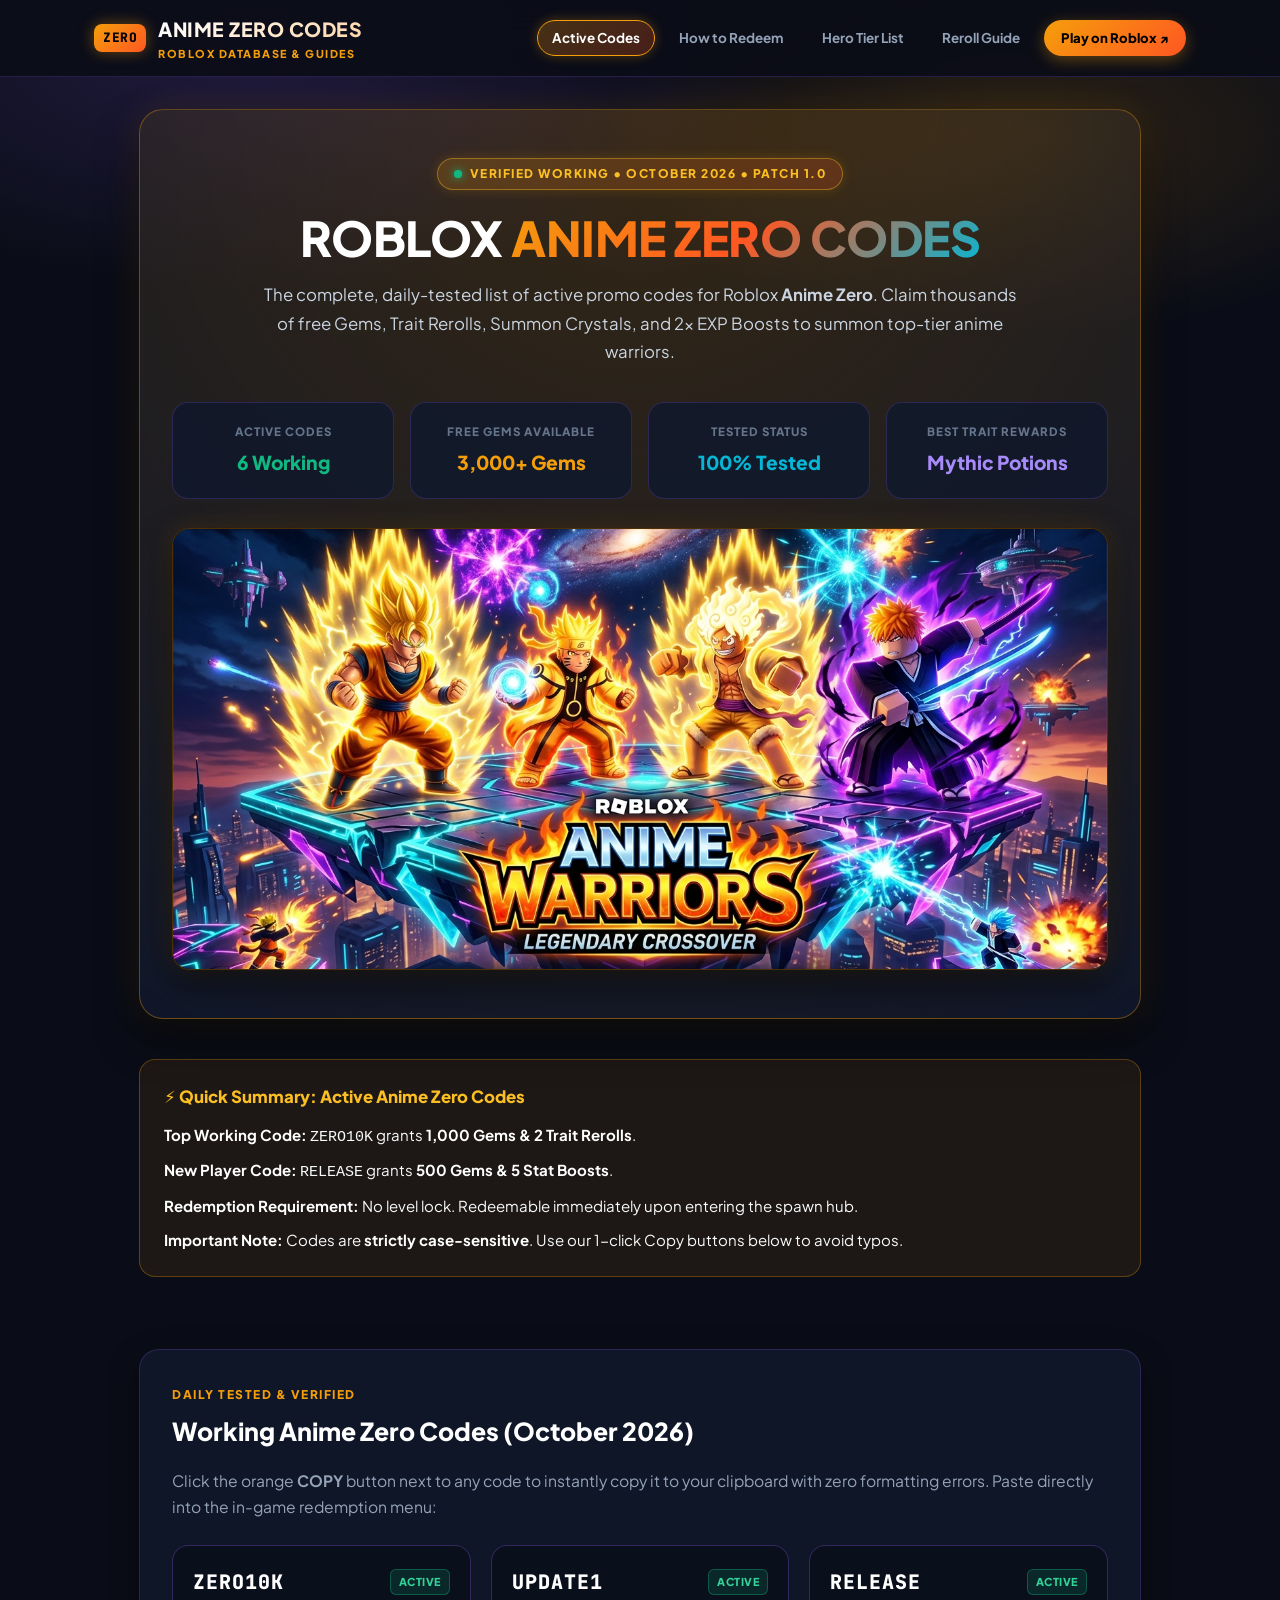
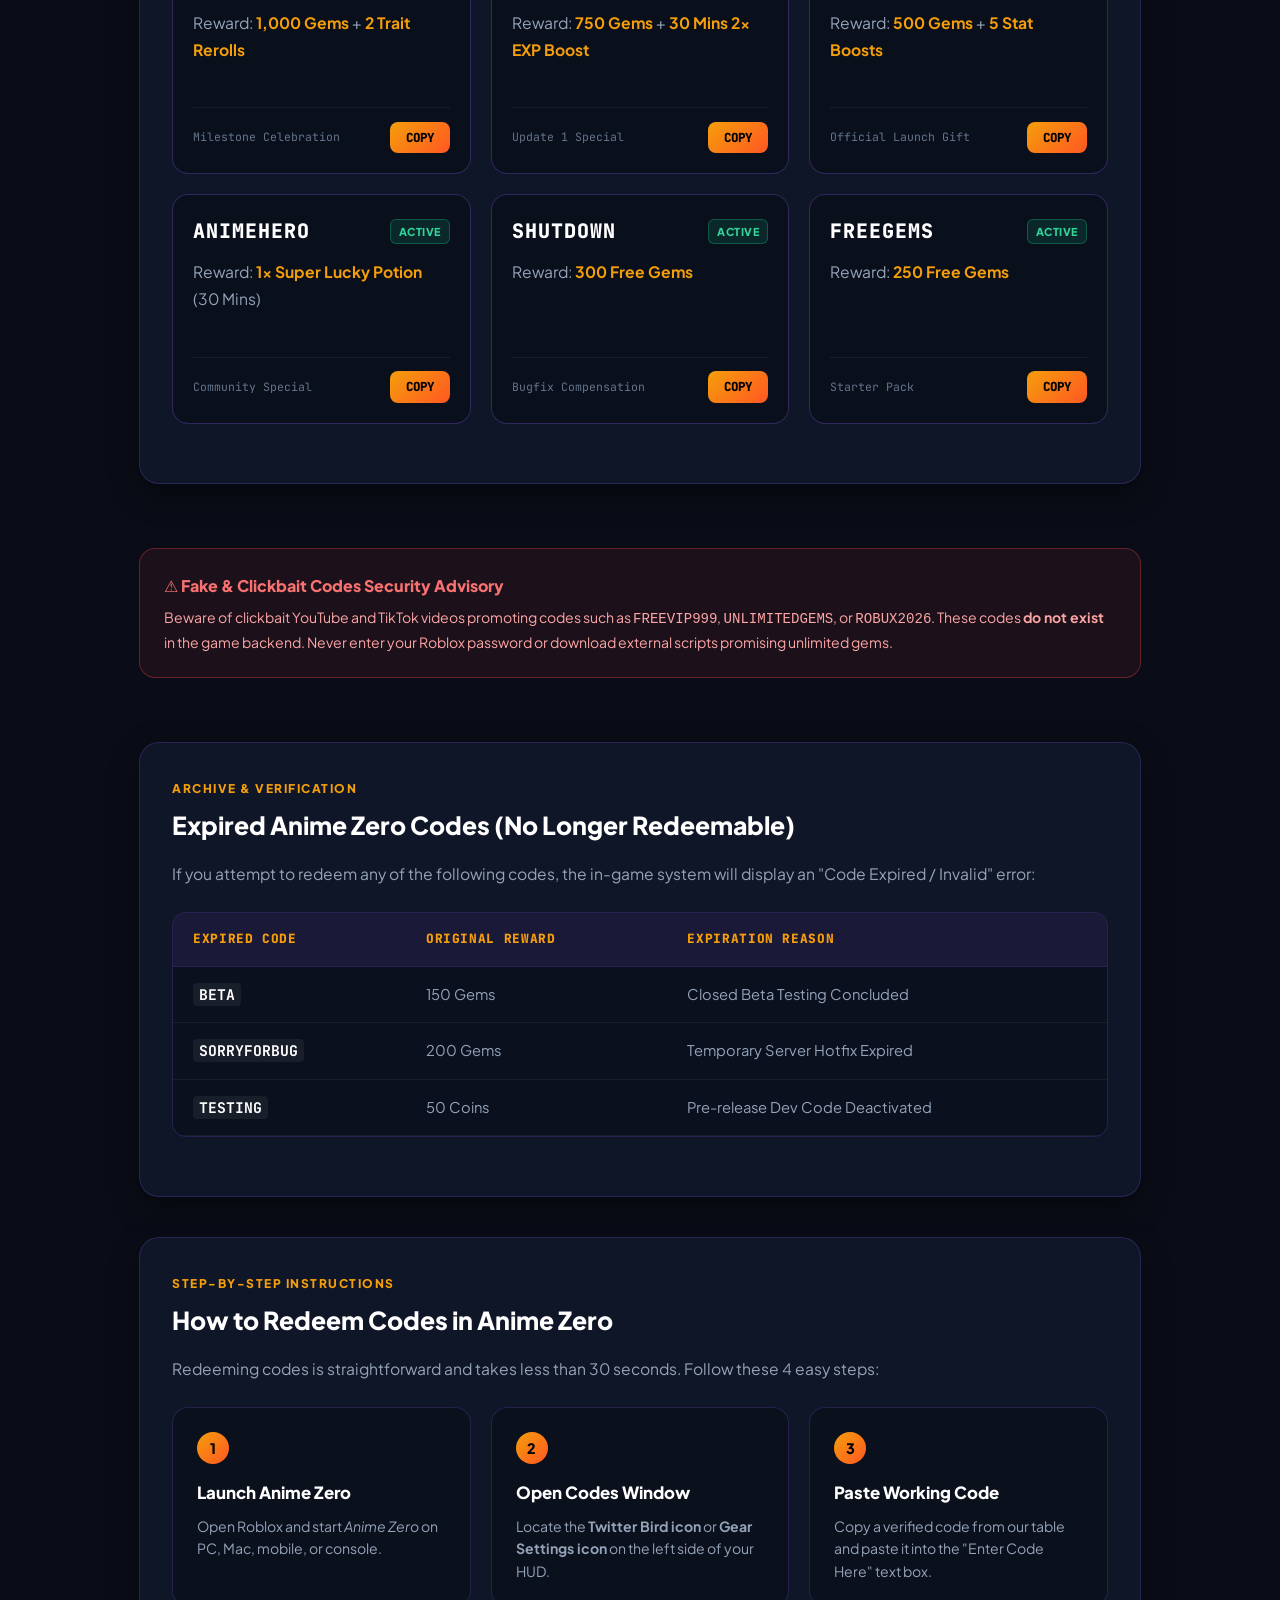
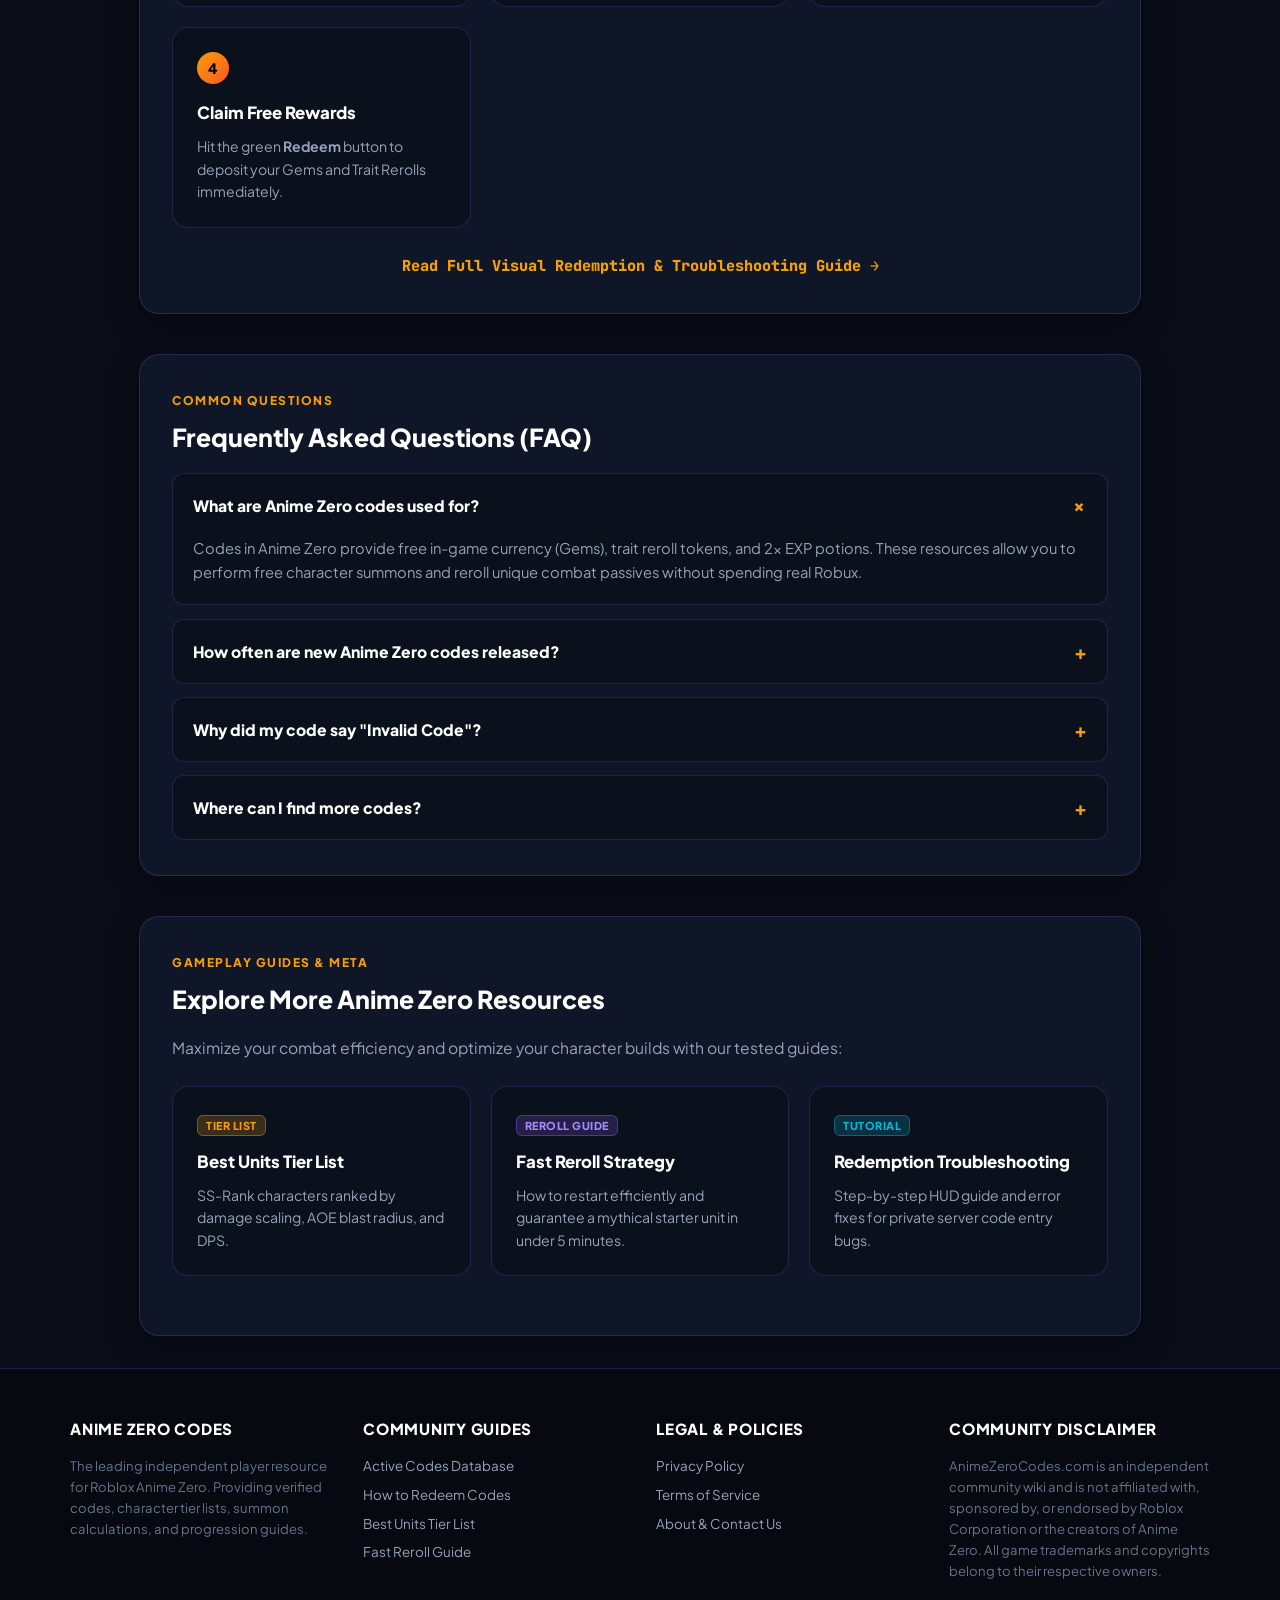
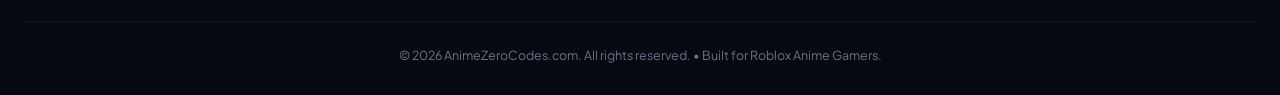
==== index.html @ 702c0952 "feat: initial commit for AnimeZeroCodes.com" ====
<!DOCTYPE html>
<html lang="en">
<head>
  <meta charset="UTF-8">
  <meta name="viewport" content="width=device-width, initial-scale=1.0">
  <title>Anime Zero Codes (October 2026) – Free Gems, Crystals & Trait Rerolls</title>
  <meta name="description" content="Claim all active, working Roblox Anime Zero codes for October 2026. Get free Gems, secret summon crystals, lucky potions, and trait rerolls. Tested & verified daily.">
  <link rel="canonical" href="https://animezerocodes.com/">
  
  <!-- Open Graph -->
  <meta property="og:type" content="website">
  <meta property="og:title" content="Anime Zero Codes (October 2026) – Free Gems & Rerolls">
  <meta property="og:description" content="All verified, working codes for Roblox Anime Zero. Redeem free gems, summon rolls, and potion boosts instantly.">
  <meta property="og:url" content="https://animezerocodes.com/">
  <meta property="og:image" content="https://animezerocodes.com/images/hero.jpg">
  
  <!-- Twitter Card -->
  <meta name="twitter:card" content="summary_large_image">
  <meta name="twitter:title" content="Anime Zero Codes (October 2026)">
  <meta name="twitter:description" content="All working promo codes for Anime Zero on Roblox. Tested and verified.">
  <meta name="twitter:image" content="https://animezerocodes.com/images/hero.jpg">

  <!-- Google Fonts -->
  <link rel="preconnect" href="https://fonts.googleapis.com">
  <link rel="preconnect" href="https://fonts.gstatic.com" crossorigin>
  <link href="https://fonts.googleapis.com/css2?family=JetBrains+Mono:wght@600;700;800&family=Plus+Jakarta+Sans:wght@500;600;700;800;900&display=swap" rel="stylesheet">
  
  <link rel="stylesheet" href="/style.css">

  <!-- Structured Data (Article, FAQ, Breadcrumbs) -->
  <script type="application/ld+json">
  {
    "@context": "https://schema.org",
    "@graph": [
      {
        "@type": "WebSite",
        "@id": "https://animezerocodes.com/#website",
        "url": "https://animezerocodes.com/",
        "name": "Anime Zero Codes Hub",
        "description": "Daily verified Roblox Anime Zero promo codes and progression guides."
      },
      {
        "@type": "Article",
        "@id": "https://animezerocodes.com/#article",
        "headline": "Anime Zero Codes (October 2026) – Free Gems, Crystals & Trait Rerolls",
        "description": "Updated database of all working promo codes for Roblox Anime Zero.",
        "inLanguage": "en-US",
        "datePublished": "2026-10-02T08:00:00+00:00",
        "dateModified": "2026-10-06T00:00:00+00:00",
        "author": {
          "@type": "Organization",
          "name": "Anime Zero Editorial Team"
        }
      },
      {
        "@type": "FAQPage",
        "mainEntity": [
          {
            "@type": "Question",
            "name": "What are the latest working codes for Anime Zero?",
            "acceptedAnswer": {
              "@type": "Answer",
              "text": "The latest active working codes for Anime Zero are RELEASE, ZERO10K, UPDATE1, SHUTDOWN, ANIMEHERO, and FREEGEMS. These provide over 3,000 free Gems and Lucky Potions."
            }
          },
          {
            "@type": "Question",
            "name": "How do you redeem codes in Roblox Anime Zero?",
            "acceptedAnswer": {
              "@type": "Answer",
              "text": "Launch Anime Zero on Roblox, open the main menu by clicking the Gear/Settings or Twitter Bird icon on the left side of your screen, paste an active code into the text input box, and press the green Redeem button."
            }
          },
          {
            "@type": "Question",
            "name": "Why is my Anime Zero code not working?",
            "acceptedAnswer": {
              "@type": "Answer",
              "text": "Codes in Anime Zero are strictly case-sensitive. Ensure there are no accidental spaces before or after the code. If it still fails, the code may have expired or you may need to join a newer game server."
            }
          }
        ]
      }
    ]
  }
  </script>
</head>
<body>

  <!-- Site Header -->
  <header class="site-header">
    <div class="header-content">
      <a href="/" class="brand-logo">
        <span class="logo-badge">ZERO</span>
        <div class="logo-text">
          <span class="brand-title">ANIME ZERO CODES</span>
          <span class="brand-sub">Roblox Database & Guides</span>
        </div>
      </a>

      <button class="mobile-menu-btn" id="mobileMenuBtn" aria-label="Toggle navigation">☰</button>

      <nav class="top-nav" id="topNav">
        <a href="/" class="nav-link active">Active Codes</a>
        <a href="/how-to-redeem/" class="nav-link">How to Redeem</a>
        <a href="/tier-list/" class="nav-link">Hero Tier List</a>
        <a href="/reroll-guide/" class="nav-link">Reroll Guide</a>
        <a href="https://www.roblox.com/discover/?keyword=Anime+Zero" target="_blank" rel="noopener noreferrer" class="nav-play-btn">
          Play on Roblox ↗
        </a>
      </nav>
    </div>
  </header>

  <!-- Main Content -->
  <main class="main-content">
    
    <!-- Hero Section -->
    <section class="hero-section">
      <div class="badge-tag">
        <span class="pulse-dot"></span>
        <span>VERIFIED WORKING • OCTOBER 2026 • PATCH 1.0</span>
      </div>

      <h1 class="hero-title">
        ROBLOX <span>ANIME ZERO CODES</span>
      </h1>

      <p class="hero-sub">
        The complete, daily-tested list of active promo codes for Roblox <strong>Anime Zero</strong>. Claim thousands of free Gems, Trait Rerolls, Summon Crystals, and 2x EXP Boosts to summon top-tier anime warriors.
      </p>

      <!-- Quick Facts Grid -->
      <div class="quick-facts-grid">
        <div class="fact-card">
          <div class="fact-label">ACTIVE CODES</div>
          <div class="fact-val text-green">6 Working</div>
        </div>
        <div class="fact-card">
          <div class="fact-label">FREE GEMS AVAILABLE</div>
          <div class="fact-val text-amber">3,000+ Gems</div>
        </div>
        <div class="fact-card">
          <div class="fact-label">TESTED STATUS</div>
          <div class="fact-val text-cyan">100% Tested</div>
        </div>
        <div class="fact-card">
          <div class="fact-label">BEST TRAIT REWARDS</div>
          <div class="fact-val text-purple">Mythic Potions</div>
        </div>
      </div>

      <!-- Hero Visual Banner -->
      <div class="visual-banner">
        <img src="/images/hero.jpg" alt="Roblox Anime Zero Codes and Legendary Warriors Summon Banner" width="1280" height="720">
      </div>
    </section>

    <!-- AI & GEO Quick Direct Answer Box -->
    <div class="geo-direct-answer">
      <h3>⚡ Quick Summary: Active Anime Zero Codes</h3>
      <ul>
        <li><strong>Top Working Code:</strong> <code>ZERO10K</code> grants <strong>1,000 Gems &amp; 2 Trait Rerolls</strong>.</li>
        <li><strong>New Player Code:</strong> <code>RELEASE</code> grants <strong>500 Gems &amp; 5 Stat Boosts</strong>.</li>
        <li><strong>Redemption Requirement:</strong> No level lock. Redeemable immediately upon entering the spawn hub.</li>
        <li><strong>Important Note:</strong> Codes are <strong>strictly case-sensitive</strong>. Use our 1-click Copy buttons below to avoid typos.</li>
      </ul>
    </div>

    <!-- Active Codes Section -->
    <section class="content-block">
      <span class="section-badge">DAILY TESTED &amp; VERIFIED</span>
      <h2>Working Anime Zero Codes (October 2026)</h2>
      <p>
        Click the orange <strong>COPY</strong> button next to any code to instantly copy it to your clipboard with zero formatting errors. Paste directly into the in-game redemption menu:
      </p>

      <div class="codes-grid">
        
        <!-- Code 1 -->
        <div class="code-card">
          <div>
            <div class="code-header">
              <span class="code-string">ZERO10K</span>
              <span class="status-badge status-active">ACTIVE</span>
            </div>
            <p class="code-reward" style="margin-top: 0.75rem;">
              Reward: <strong>1,000 Gems</strong> + <strong>2 Trait Rerolls</strong>
            </p>
          </div>
          <div class="code-footer">
            <span class="code-expiry-note">Milestone Celebration</span>
            <button class="copy-btn" data-code="ZERO10K">COPY</button>
          </div>
        </div>

        <!-- Code 2 -->
        <div class="code-card">
          <div>
            <div class="code-header">
              <span class="code-string">UPDATE1</span>
              <span class="status-badge status-active">ACTIVE</span>
            </div>
            <p class="code-reward" style="margin-top: 0.75rem;">
              Reward: <strong>750 Gems</strong> + <strong>30 Mins 2x EXP Boost</strong>
            </p>
          </div>
          <div class="code-footer">
            <span class="code-expiry-note">Update 1 Special</span>
            <button class="copy-btn" data-code="UPDATE1">COPY</button>
          </div>
        </div>

        <!-- Code 3 -->
        <div class="code-card">
          <div>
            <div class="code-header">
              <span class="code-string">RELEASE</span>
              <span class="status-badge status-active">ACTIVE</span>
            </div>
            <p class="code-reward" style="margin-top: 0.75rem;">
              Reward: <strong>500 Gems</strong> + <strong>5 Stat Boosts</strong>
            </p>
          </div>
          <div class="code-footer">
            <span class="code-expiry-note">Official Launch Gift</span>
            <button class="copy-btn" data-code="RELEASE">COPY</button>
          </div>
        </div>

        <!-- Code 4 -->
        <div class="code-card">
          <div>
            <div class="code-header">
              <span class="code-string">ANIMEHERO</span>
              <span class="status-badge status-active">ACTIVE</span>
            </div>
            <p class="code-reward" style="margin-top: 0.75rem;">
              Reward: <strong>1x Super Lucky Potion</strong> (30 Mins)
            </p>
          </div>
          <div class="code-footer">
            <span class="code-expiry-note">Community Special</span>
            <button class="copy-btn" data-code="ANIMEHERO">COPY</button>
          </div>
        </div>

        <!-- Code 5 -->
        <div class="code-card">
          <div>
            <div class="code-header">
              <span class="code-string">SHUTDOWN</span>
              <span class="status-badge status-active">ACTIVE</span>
            </div>
            <p class="code-reward" style="margin-top: 0.75rem;">
              Reward: <strong>300 Free Gems</strong>
            </p>
          </div>
          <div class="code-footer">
            <span class="code-expiry-note">Bugfix Compensation</span>
            <button class="copy-btn" data-code="SHUTDOWN">COPY</button>
          </div>
        </div>

        <!-- Code 6 -->
        <div class="code-card">
          <div>
            <div class="code-header">
              <span class="code-string">FREEGEMS</span>
              <span class="status-badge status-active">ACTIVE</span>
            </div>
            <p class="code-reward" style="margin-top: 0.75rem;">
              Reward: <strong>250 Free Gems</strong>
            </p>
          </div>
          <div class="code-footer">
            <span class="code-expiry-note">Starter Pack</span>
            <button class="copy-btn" data-code="FREEGEMS">COPY</button>
          </div>
        </div>

      </div>
    </section>

    <!-- Scam Warning / Fake Codes Section -->
    <div class="scam-warning-box">
      <h4>⚠️ Fake &amp; Clickbait Codes Security Advisory</h4>
      <p>
        Beware of clickbait YouTube and TikTok videos promoting codes such as <code>FREEVIP999</code>, <code>UNLIMITEDGEMS</code>, or <code>ROBUX2026</code>. These codes <strong>do not exist</strong> in the game backend. Never enter your Roblox password or download external scripts promising unlimited gems.
      </p>
    </div>

    <!-- Expired Codes Table -->
    <section class="content-block">
      <span class="section-badge">ARCHIVE &amp; VERIFICATION</span>
      <h2>Expired Anime Zero Codes (No Longer Redeemable)</h2>
      <p>
        If you attempt to redeem any of the following codes, the in-game system will display an "Code Expired / Invalid" error:
      </p>

      <div class="table-responsive">
        <table class="data-table">
          <thead>
            <tr>
              <th>Expired Code</th>
              <th>Original Reward</th>
              <th>Expiration Reason</th>
            </tr>
          </thead>
          <tbody>
            <tr>
              <td><code>BETA</code></td>
              <td>150 Gems</td>
              <td>Closed Beta Testing Concluded</td>
            </tr>
            <tr>
              <td><code>SORRYFORBUG</code></td>
              <td>200 Gems</td>
              <td>Temporary Server Hotfix Expired</td>
            </tr>
            <tr>
              <td><code>TESTING</code></td>
              <td>50 Coins</td>
              <td>Pre-release Dev Code Deactivated</td>
            </tr>
          </tbody>
        </table>
      </div>
    </section>

    <!-- How to Redeem Quick Summary -->
    <section class="content-block">
      <span class="section-badge">STEP-BY-STEP INSTRUCTIONS</span>
      <h2>How to Redeem Codes in Anime Zero</h2>
      <p>
        Redeeming codes is straightforward and takes less than 30 seconds. Follow these 4 easy steps:
      </p>

      <div class="steps-grid">
        <div class="step-card">
          <div class="step-number">1</div>
          <h4>Launch Anime Zero</h4>
          <p>Open Roblox and start <em>Anime Zero</em> on PC, Mac, mobile, or console.</p>
        </div>
        <div class="step-card">
          <div class="step-number">2</div>
          <h4>Open Codes Window</h4>
          <p>Locate the <strong>Twitter Bird icon</strong> or <strong>Gear Settings icon</strong> on the left side of your HUD.</p>
        </div>
        <div class="step-card">
          <div class="step-number">3</div>
          <h4>Paste Working Code</h4>
          <p>Copy a verified code from our table and paste it into the "Enter Code Here" text box.</p>
        </div>
        <div class="step-card">
          <div class="step-number">4</div>
          <h4>Claim Free Rewards</h4>
          <p>Hit the green <strong>Redeem</strong> button to deposit your Gems and Trait Rerolls immediately.</p>
        </div>
      </div>

      <div style="margin-top: 1.5rem; text-align: center;">
        <a href="/how-to-redeem/" style="color: var(--accent-amber); font-family: var(--font-mono); font-weight: 800; font-size: 0.95rem; text-decoration: none;">
          Read Full Visual Redemption &amp; Troubleshooting Guide →
        </a>
      </div>
    </section>

    <!-- FAQ Accordion -->
    <section class="content-block">
      <span class="section-badge">COMMON QUESTIONS</span>
      <h2>Frequently Asked Questions (FAQ)</h2>

      <div class="faq-accordion">
        <details class="faq-item" open>
          <summary>What are Anime Zero codes used for?</summary>
          <div class="faq-answer">
            Codes in Anime Zero provide free in-game currency (Gems), trait reroll tokens, and 2x EXP potions. These resources allow you to perform free character summons and reroll unique combat passives without spending real Robux.
          </div>
        </details>

        <details class="faq-item">
          <summary>How often are new Anime Zero codes released?</summary>
          <div class="faq-answer">
            The developers typically release brand-new codes during weekend game updates, server shutdown hotfixes, and when the game hits major like and favorite milestones on the Roblox game page.
          </div>
        </details>

        <details class="faq-item">
          <summary>Why did my code say "Invalid Code"?</summary>
          <div class="faq-answer">
            Codes are strictly case-sensitive (e.g., <code>ZERO10K</code> will not work if typed as <code>zero10k</code>). Make sure you didn't accidentally include an extra space when copying. If it still fails, the code has likely expired.
          </div>
        </details>

        <details class="faq-item">
          <summary>Where can I find more codes?</summary>
          <div class="faq-answer">
            Bookmark this page (Ctrl+D) as we test and update our database daily. You can also join the developers' official Roblox Group and Discord server for breaking patch notifications.
          </div>
        </details>
      </div>
    </section>

    <!-- Related Navigation Hub -->
    <section class="content-block">
      <span class="section-badge">GAMEPLAY GUIDES &amp; META</span>
      <h2>Explore More Anime Zero Resources</h2>
      <p>
        Maximize your combat efficiency and optimize your character builds with our tested guides:
      </p>

      <div class="steps-grid">
        <a href="/tier-list/" style="text-decoration: none; color: inherit;">
          <div class="step-card" style="cursor: pointer; transition: all 0.2s ease;">
            <span class="status-badge status-active" style="background: rgba(245,158,11,0.2); color: var(--accent-amber); border-color: rgba(245,158,11,0.4);">TIER LIST</span>
            <h4 style="margin-top: 0.75rem;">Best Units Tier List</h4>
            <p>SS-Rank characters ranked by damage scaling, AOE blast radius, and DPS.</p>
          </div>
        </a>

        <a href="/reroll-guide/" style="text-decoration: none; color: inherit;">
          <div class="step-card" style="cursor: pointer; transition: all 0.2s ease;">
            <span class="status-badge status-active" style="background: rgba(139,92,246,0.2); color: #a78bfa; border-color: rgba(139,92,246,0.4);">REROLL GUIDE</span>
            <h4 style="margin-top: 0.75rem;">Fast Reroll Strategy</h4>
            <p>How to restart efficiently and guarantee a mythical starter unit in under 5 minutes.</p>
          </div>
        </a>

        <a href="/how-to-redeem/" style="text-decoration: none; color: inherit;">
          <div class="step-card" style="cursor: pointer; transition: all 0.2s ease;">
            <span class="status-badge status-active" style="background: rgba(6,182,212,0.2); color: var(--accent-cyan); border-color: rgba(6,182,212,0.4);">TUTORIAL</span>
            <h4 style="margin-top: 0.75rem;">Redemption Troubleshooting</h4>
            <p>Step-by-step HUD guide and error fixes for private server code entry bugs.</p>
          </div>
        </a>
      </div>
    </section>

  </main>

  <!-- Site Footer -->
  <footer class="site-footer">
    <div class="footer-container">
      <div class="footer-col">
        <h4>ANIME ZERO CODES</h4>
        <p>The leading independent player resource for Roblox Anime Zero. Providing verified codes, character tier lists, summon calculations, and progression guides.</p>
      </div>

      <div class="footer-col">
        <h4>COMMUNITY GUIDES</h4>
        <div class="footer-links">
          <a href="/">Active Codes Database</a>
          <a href="/how-to-redeem/">How to Redeem Codes</a>
          <a href="/tier-list/">Best Units Tier List</a>
          <a href="/reroll-guide/">Fast Reroll Guide</a>
        </div>
      </div>

      <div class="footer-col">
        <h4>LEGAL &amp; POLICIES</h4>
        <div class="footer-links">
          <a href="/privacy/">Privacy Policy</a>
          <a href="/terms/">Terms of Service</a>
          <a href="/about/">About &amp; Contact Us</a>
        </div>
      </div>

      <div class="footer-col">
        <h4>COMMUNITY DISCLAIMER</h4>
        <p>
          AnimeZeroCodes.com is an independent community wiki and is not affiliated with, sponsored by, or endorsed by Roblox Corporation or the creators of Anime Zero. All game trademarks and copyrights belong to their respective owners.
        </p>
      </div>
    </div>

    <div class="footer-bottom">
      &copy; 2026 AnimeZeroCodes.com. All rights reserved. • Built for Roblox Anime Gamers.
    </div>
  </footer>

  <script src="/app.js"></script>
</body>
</html>
---- style.css ----
:root {
  --bg-main: #0a0d17;
  --bg-card: rgba(17, 24, 43, 0.88);
  --bg-card-hover: rgba(25, 35, 62, 0.95);
  --border-color: rgba(139, 92, 246, 0.22);
  --border-glow: rgba(245, 158, 11, 0.4);
  --primary-purple: #8b5cf6;
  --accent-amber: #f59e0b;
  --accent-orange: #ff5722;
  --accent-cyan: #06b6d4;
  --accent-green: #10b981;
  --accent-red: #ef4444;
  --text-main: #f8fafc;
  --text-muted: #94a3b8;
  --text-dim: #64748b;
  --font-sans: 'Plus Jakarta Sans', system-ui, -apple-system, sans-serif;
  --font-mono: 'JetBrains Mono', monospace;
}

* {
  box-sizing: border-box;
  margin: 0;
  padding: 0;
}

body {
  background-color: var(--bg-main);
  background-image:
    radial-gradient(ellipse 70% 45% at 20% 5%, rgba(139, 92, 246, 0.18), transparent 60%),
    radial-gradient(ellipse 60% 40% at 80% 15%, rgba(245, 158, 11, 0.15), transparent 55%),
    radial-gradient(ellipse 65% 50% at 50% 95%, rgba(6, 182, 212, 0.12), transparent 60%);
  background-attachment: fixed;
  color: var(--text-main);
  font-family: var(--font-sans);
  line-height: 1.6;
  min-height: 100vh;
  display: flex;
  flex-direction: column;
}

/* Header & Nav */
.site-header {
  background: rgba(10, 13, 23, 0.9);
  backdrop-filter: blur(16px);
  border-bottom: 1px solid var(--border-color);
  position: sticky;
  top: 0;
  z-index: 100;
}

.header-content {
  max-width: 1140px;
  margin: 0 auto;
  padding: 0.85rem 1.5rem;
  display: flex;
  align-items: center;
  justify-content: space-between;
  gap: 1rem;
}

.brand-logo {
  display: flex;
  align-items: center;
  gap: 0.75rem;
  text-decoration: none;
  color: #fff;
}

.logo-badge {
  font-family: var(--font-mono);
  font-weight: 900;
  font-size: 13px;
  background: linear-gradient(135deg, #f59e0b, #ff5722);
  color: #000;
  border-radius: 8px;
  padding: 4px 9px;
  box-shadow: 0 0 15px rgba(245, 158, 11, 0.4);
  letter-spacing: 0.5px;
}

.brand-title {
  font-weight: 900;
  font-size: 1.22rem;
  letter-spacing: 0.5px;
  background: linear-gradient(135deg, #ffffff, #fed7aa);
  -webkit-background-clip: text;
  -webkit-text-fill-color: transparent;
}

.brand-sub {
  font-size: 0.68rem;
  font-weight: 800;
  letter-spacing: 1.5px;
  color: var(--accent-amber);
  text-transform: uppercase;
  display: block;
}

.top-nav {
  display: flex;
  gap: 0.5rem;
  align-items: center;
  flex-wrap: wrap;
}

.nav-link {
  color: var(--text-muted);
  text-decoration: none;
  font-size: 0.84rem;
  font-weight: 700;
  padding: 0.4rem 0.9rem;
  border-radius: 999px;
  border: 1px solid transparent;
  transition: all 0.2s ease;
  white-space: nowrap;
}

.nav-link:hover {
  color: #fff;
  border-color: rgba(245, 158, 11, 0.4);
  background: linear-gradient(135deg, rgba(139, 92, 246, 0.15), rgba(245, 158, 11, 0.15));
  transform: translateY(-1px);
}

.nav-link.active {
  color: #fff !important;
  border-color: var(--accent-amber) !important;
  background: linear-gradient(135deg, rgba(245, 158, 11, 0.25), rgba(255, 87, 34, 0.25)) !important;
  box-shadow: 0 0 12px rgba(245, 158, 11, 0.3);
}

.nav-play-btn {
  background: linear-gradient(135deg, #f59e0b, #ff5722);
  color: #000 !important;
  padding: 0.45rem 1.1rem;
  border-radius: 999px;
  font-weight: 800;
  font-size: 0.82rem;
  text-decoration: none;
  box-shadow: 0 4px 15px rgba(245, 158, 11, 0.35);
  transition: all 0.2s ease;
  display: inline-flex;
  align-items: center;
  gap: 0.4rem;
}

.nav-play-btn:hover {
  filter: brightness(1.1);
  transform: translateY(-2px);
}

/* Mobile Toggle */
.mobile-menu-btn {
  display: none;
  background: transparent;
  border: 1px solid var(--border-color);
  color: #fff;
  font-size: 1.3rem;
  padding: 0.3rem 0.6rem;
  border-radius: 8px;
  cursor: pointer;
}

@media (max-width: 820px) {
  .mobile-menu-btn {
    display: block;
  }
  .top-nav {
    display: none;
    width: 100%;
    flex-direction: column;
    align-items: stretch;
    padding-top: 1rem;
    gap: 0.5rem;
  }
  .top-nav.open {
    display: flex;
  }
  .top-nav .nav-link {
    text-align: center;
    padding: 0.6rem;
  }
}

/* Main Container */
.main-content {
  flex: 1;
  max-width: 1050px;
  width: 100%;
  margin: 2rem auto;
  padding: 0 1.5rem;
  display: flex;
  flex-direction: column;
  gap: 2.5rem;
}

/* Breadcrumbs */
.breadcrumbs {
  font-size: 0.82rem;
  color: var(--text-dim);
  display: flex;
  align-items: center;
  gap: 0.5rem;
  font-family: var(--font-mono);
}

.breadcrumbs a {
  color: var(--text-muted);
  text-decoration: none;
  transition: color 0.2s;
}

.breadcrumbs a:hover {
  color: var(--accent-amber);
}

.breadcrumbs span.current {
  color: var(--accent-amber);
}

/* Hero Section */
.hero-section {
  background: radial-gradient(circle at 50% 0%, rgba(245, 158, 11, 0.18), rgba(17, 24, 43, 0.95));
  border: 1px solid rgba(245, 158, 11, 0.35);
  border-radius: 24px;
  padding: 3rem 2rem;
  text-align: center;
  box-shadow: 0 20px 40px rgba(0, 0, 0, 0.5), 0 0 35px rgba(245, 158, 11, 0.12);
  position: relative;
  overflow: hidden;
}

.badge-tag {
  display: inline-flex;
  align-items: center;
  gap: 0.5rem;
  background: linear-gradient(135deg, rgba(245, 158, 11, 0.2), rgba(255, 87, 34, 0.2));
  color: #fbbf24;
  border: 1px solid rgba(251, 191, 36, 0.4);
  font-size: 0.75rem;
  font-weight: 800;
  letter-spacing: 1.5px;
  padding: 0.35rem 1rem;
  border-radius: 999px;
  margin-bottom: 1.25rem;
  box-shadow: 0 0 12px rgba(245, 158, 11, 0.2);
}

.pulse-dot {
  width: 8px;
  height: 8px;
  border-radius: 50%;
  background: #10b981;
  box-shadow: 0 0 8px #10b981;
  animation: pulse 2s infinite;
}

@keyframes pulse {
  0% { transform: scale(0.95); opacity: 0.8; }
  50% { transform: scale(1.3); opacity: 1; }
  100% { transform: scale(0.95); opacity: 0.8; }
}

.hero-title {
  font-size: clamp(2rem, 5vw, 3rem);
  font-weight: 900;
  color: #fff;
  line-height: 1.15;
  margin-bottom: 1rem;
  letter-spacing: -0.5px;
}

.hero-title span {
  background: linear-gradient(135deg, #f59e0b, #ff5722, #06b6d4);
  -webkit-background-clip: text;
  -webkit-text-fill-color: transparent;
}

.hero-sub {
  color: #cbd5e1;
  font-size: 1.05rem;
  max-width: 760px;
  margin: 0 auto 2.2rem;
  line-height: 1.7;
}

/* Visual Banner Container */
.visual-banner {
  border-radius: 18px;
  overflow: hidden;
  border: 1px solid rgba(245, 158, 11, 0.3);
  box-shadow: 0 15px 35px rgba(0, 0, 0, 0.5), 0 0 25px rgba(245, 158, 11, 0.15);
  margin-top: 1.8rem;
  background: #000;
}

.visual-banner img {
  width: 100%;
  height: auto;
  max-height: 440px;
  object-fit: cover;
  display: block;
}

/* Quick Facts Grid */
.quick-facts-grid {
  display: grid;
  grid-template-columns: repeat(auto-fit, minmax(180px, 1fr));
  gap: 1rem;
  margin-top: 1.8rem;
}

.fact-card {
  background: var(--bg-card);
  border: 1px solid var(--border-color);
  border-radius: 16px;
  padding: 1.25rem 1rem;
  text-align: center;
  transition: all 0.25s ease;
}

.fact-card:hover {
  transform: translateY(-3px);
  border-color: rgba(245, 158, 11, 0.4);
  box-shadow: 0 8px 24px rgba(0, 0, 0, 0.3), 0 0 15px rgba(245, 158, 11, 0.15);
}

.fact-label {
  font-size: 0.72rem;
  font-weight: 800;
  letter-spacing: 1px;
  color: var(--text-dim);
  margin-bottom: 0.35rem;
}

.fact-val {
  font-size: 1.2rem;
  font-weight: 800;
  color: #fff;
}
.text-amber { color: var(--accent-amber); }
.text-green { color: var(--accent-green); }
.text-purple { color: #a78bfa; }
.text-cyan { color: var(--accent-cyan); }

/* Content Blocks */
.content-block {
  background: var(--bg-card);
  border: 1px solid var(--border-color);
  border-radius: 20px;
  padding: 2.2rem 2rem;
  box-shadow: 0 10px 30px rgba(0, 0, 0, 0.4);
}

.section-badge {
  color: var(--accent-amber);
  font-size: 0.75rem;
  font-weight: 800;
  letter-spacing: 1.5px;
  margin-bottom: 0.5rem;
  display: block;
}

.content-block h2 {
  font-size: 1.55rem;
  font-weight: 900;
  color: #fff;
  margin-bottom: 1rem;
}

.content-block p {
  color: var(--text-muted);
  font-size: 0.98rem;
  margin-bottom: 1.25rem;
  line-height: 1.7;
}

/* Codes Interactive Cards Grid */
.codes-grid {
  display: grid;
  grid-template-columns: repeat(auto-fit, minmax(290px, 1fr));
  gap: 1.25rem;
  margin: 1.5rem 0;
}

.code-card {
  background: rgba(10, 15, 28, 0.85);
  border: 1px solid rgba(139, 92, 246, 0.3);
  border-radius: 16px;
  padding: 1.25rem;
  display: flex;
  flex-direction: column;
  justify-content: space-between;
  gap: 1rem;
  transition: all 0.25s ease;
  position: relative;
  overflow: hidden;
}

.code-card:hover {
  border-color: var(--accent-amber);
  transform: translateY(-2px);
  box-shadow: 0 8px 24px rgba(0, 0, 0, 0.4), 0 0 18px rgba(245, 158, 11, 0.15);
}

.code-header {
  display: flex;
  align-items: center;
  justify-content: space-between;
}

.code-string {
  font-family: var(--font-mono);
  font-size: 1.25rem;
  font-weight: 800;
  color: #fff;
  letter-spacing: 1px;
}

.status-badge {
  font-size: 0.68rem;
  font-weight: 800;
  text-transform: uppercase;
  padding: 3px 8px;
  border-radius: 6px;
  letter-spacing: 0.5px;
}

.status-active {
  background: rgba(16, 185, 129, 0.15);
  color: #34d399;
  border: 1px solid rgba(16, 185, 129, 0.35);
}

.status-expired {
  background: rgba(239, 68, 68, 0.15);
  color: #f87171;
  border: 1px solid rgba(239, 68, 68, 0.35);
}

.code-reward {
  font-size: 0.88rem;
  color: #cbd5e1;
  line-height: 1.5;
}

.code-reward strong {
  color: var(--accent-amber);
}

.code-footer {
  display: flex;
  align-items: center;
  justify-content: space-between;
  border-top: 1px solid rgba(255, 255, 255, 0.06);
  padding-top: 0.85rem;
  margin-top: 0.5rem;
}

.code-expiry-note {
  font-size: 0.72rem;
  color: var(--text-dim);
  font-family: var(--font-mono);
}

.copy-btn {
  background: linear-gradient(135deg, #f59e0b, #ff5722);
  color: #000;
  border: none;
  font-family: var(--font-mono);
  font-size: 0.78rem;
  font-weight: 800;
  padding: 0.45rem 1rem;
  border-radius: 8px;
  cursor: pointer;
  transition: all 0.2s ease;
  display: inline-flex;
  align-items: center;
  gap: 0.35rem;
}

.copy-btn:hover {
  filter: brightness(1.15);
  transform: scale(1.04);
}

.copy-btn.copied {
  background: #10b981;
  color: #fff;
}

/* Tables */
.table-responsive {
  overflow-x: auto;
  border-radius: 14px;
  border: 1px solid var(--border-color);
  background: rgba(10, 15, 28, 0.7);
  margin: 1.5rem 0;
}

.data-table {
  width: 100%;
  border-collapse: collapse;
  font-size: 0.92rem;
  text-align: left;
}

.data-table th {
  background: rgba(139, 92, 246, 0.12);
  color: var(--accent-amber);
  font-family: var(--font-mono);
  font-size: 0.8rem;
  font-weight: 800;
  letter-spacing: 0.05em;
  text-transform: uppercase;
  padding: 1rem 1.25rem;
  border-bottom: 1px solid var(--border-color);
}

.data-table td {
  padding: 1rem 1.25rem;
  border-bottom: 1px solid rgba(255, 255, 255, 0.06);
  color: var(--text-muted);
}

.data-table tbody tr:hover {
  background: rgba(245, 158, 11, 0.03);
}

.data-table code {
  font-family: var(--font-mono);
  font-weight: 700;
  background: rgba(255, 255, 255, 0.06);
  padding: 2px 6px;
  border-radius: 4px;
  color: #fff;
}

/* AI / GEO Direct Answer Box */
.geo-direct-answer {
  background: rgba(245, 158, 11, 0.08);
  border: 1px solid rgba(245, 158, 11, 0.3);
  border-radius: 16px;
  padding: 1.5rem;
  margin-bottom: 2rem;
}

.geo-direct-answer h3 {
  font-size: 1.05rem;
  font-weight: 800;
  color: #fbbf24;
  margin-bottom: 0.75rem;
  display: flex;
  align-items: center;
  gap: 0.5rem;
}

.geo-direct-answer ul {
  list-style: none;
  display: flex;
  flex-direction: column;
  gap: 0.6rem;
  font-size: 0.94rem;
  color: var(--text-main);
}

.geo-direct-answer li strong {
  color: #fff;
}

/* Scam Warning Alert Box */
.scam-warning-box {
  background: rgba(239, 68, 68, 0.08);
  border: 1px solid rgba(239, 68, 68, 0.35);
  border-radius: 16px;
  padding: 1.5rem;
  margin: 1.5rem 0;
}

.scam-warning-box h4 {
  color: #f87171;
  font-size: 1rem;
  font-weight: 800;
  margin-bottom: 0.5rem;
  display: flex;
  align-items: center;
  gap: 0.5rem;
}

.scam-warning-box p {
  color: #fca5a5;
  font-size: 0.88rem;
  line-height: 1.6;
  margin: 0;
}

/* Tier List Cards */
.tier-row {
  margin-bottom: 1.5rem;
  border-radius: 16px;
  border: 1px solid var(--border-color);
  background: var(--bg-card);
  overflow: hidden;
}

.tier-header {
  padding: 0.75rem 1.25rem;
  font-family: var(--font-mono);
  font-weight: 900;
  font-size: 1rem;
  letter-spacing: 1px;
  display: flex;
  align-items: center;
  justify-content: space-between;
}

.tier-ss { background: linear-gradient(90deg, #ff3366, #ff5722); color: #fff; }
.tier-s { background: linear-gradient(90deg, #f59e0b, #fbbf24); color: #000; }
.tier-a { background: linear-gradient(90deg, #8b5cf6, #a855f7); color: #fff; }
.tier-b { background: linear-gradient(90deg, #06b6d4, #38bdf8); color: #000; }

.tier-characters {
  display: grid;
  grid-template-columns: repeat(auto-fit, minmax(240px, 1fr));
  gap: 1rem;
  padding: 1.25rem;
}

.char-card {
  background: rgba(10, 15, 28, 0.7);
  border: 1px solid rgba(255, 255, 255, 0.08);
  border-radius: 12px;
  padding: 1rem;
  transition: all 0.2s ease;
}

.char-card:hover {
  border-color: var(--accent-amber);
  transform: translateY(-2px);
}

.char-name {
  font-weight: 800;
  color: #fff;
  font-size: 1rem;
  margin-bottom: 0.25rem;
}

.char-type {
  font-size: 0.75rem;
  font-family: var(--font-mono);
  color: var(--accent-amber);
  margin-bottom: 0.5rem;
}

.char-desc {
  font-size: 0.82rem;
  color: var(--text-muted);
  line-height: 1.5;
}

/* Steps List */
.steps-grid {
  display: grid;
  grid-template-columns: repeat(auto-fit, minmax(260px, 1fr));
  gap: 1.25rem;
  margin: 1.5rem 0;
}

.step-card {
  background: rgba(10, 15, 28, 0.8);
  border: 1px solid var(--border-color);
  border-radius: 16px;
  padding: 1.5rem;
  position: relative;
}

.step-number {
  width: 32px;
  height: 32px;
  border-radius: 50%;
  background: linear-gradient(135deg, #f59e0b, #ff5722);
  color: #000;
  font-weight: 900;
  font-size: 0.9rem;
  display: flex;
  align-items: center;
  justify-content: center;
  margin-bottom: 1rem;
}

.step-card h4 {
  font-size: 1.05rem;
  font-weight: 800;
  color: #fff;
  margin-bottom: 0.5rem;
}

.step-card p {
  font-size: 0.88rem;
  color: var(--text-muted);
  line-height: 1.6;
  margin: 0;
}

/* FAQ Accordion */
.faq-accordion {
  display: flex;
  flex-direction: column;
  gap: 0.85rem;
  margin-top: 1rem;
}

.faq-item {
  background: rgba(10, 15, 28, 0.8);
  border: 1px solid var(--border-color);
  border-radius: 12px;
  overflow: hidden;
}

.faq-item summary {
  padding: 1rem 1.25rem;
  font-weight: 800;
  font-size: 0.98rem;
  color: #fff;
  cursor: pointer;
  list-style: none;
  display: flex;
  justify-content: space-between;
  align-items: center;
}

.faq-item summary::-webkit-details-marker {
  display: none;
}

.faq-item summary::after {
  content: "+";
  font-size: 1.2rem;
  color: var(--accent-amber);
  transition: transform 0.2s ease;
}

.faq-item[open] summary::after {
  transform: rotate(45deg);
}

.faq-answer {
  padding: 0 1.25rem 1.25rem;
  color: var(--text-muted);
  font-size: 0.92rem;
  line-height: 1.6;
}

/* Footer */
.site-footer {
  border-top: 1px solid var(--border-color);
  background: #070911;
  padding: 3rem 1.5rem 2rem;
  margin-top: auto;
}

.footer-container {
  max-width: 1140px;
  margin: 0 auto;
  display: grid;
  grid-template-columns: repeat(auto-fit, minmax(240px, 1fr));
  gap: 2rem;
  margin-bottom: 2.5rem;
}

.footer-col h4 {
  font-size: 0.95rem;
  font-weight: 800;
  color: #fff;
  margin-bottom: 0.85rem;
  letter-spacing: 0.05em;
}

.footer-col p {
  color: var(--text-dim);
  font-size: 0.82rem;
  line-height: 1.6;
}

.footer-links {
  display: flex;
  flex-direction: column;
  gap: 0.45rem;
}

.footer-links a {
  color: var(--text-muted);
  text-decoration: none;
  font-size: 0.84rem;
  transition: color 0.2s;
}

.footer-links a:hover {
  color: var(--accent-amber);
}

.footer-bottom {
  border-top: 1px solid rgba(255, 255, 255, 0.06);
  padding-top: 1.5rem;
  color: var(--text-dim);
  font-size: 0.78rem;
  text-align: center;
  line-height: 1.6;
}

/* Toast Notification */
.toast-msg {
  position: fixed;
  bottom: 2rem;
  right: 2rem;
  background: linear-gradient(135deg, #10b981, #059669);
  color: #fff;
  padding: 0.75rem 1.4rem;
  border-radius: 10px;
  font-family: var(--font-mono);
  font-weight: 800;
  font-size: 0.88rem;
  box-shadow: 0 10px 25px rgba(0, 0, 0, 0.5);
  transform: translateY(100px);
  opacity: 0;
  transition: all 0.3s ease;
  z-index: 1000;
}

.toast-msg.show {
  transform: translateY(0);
  opacity: 1;
}
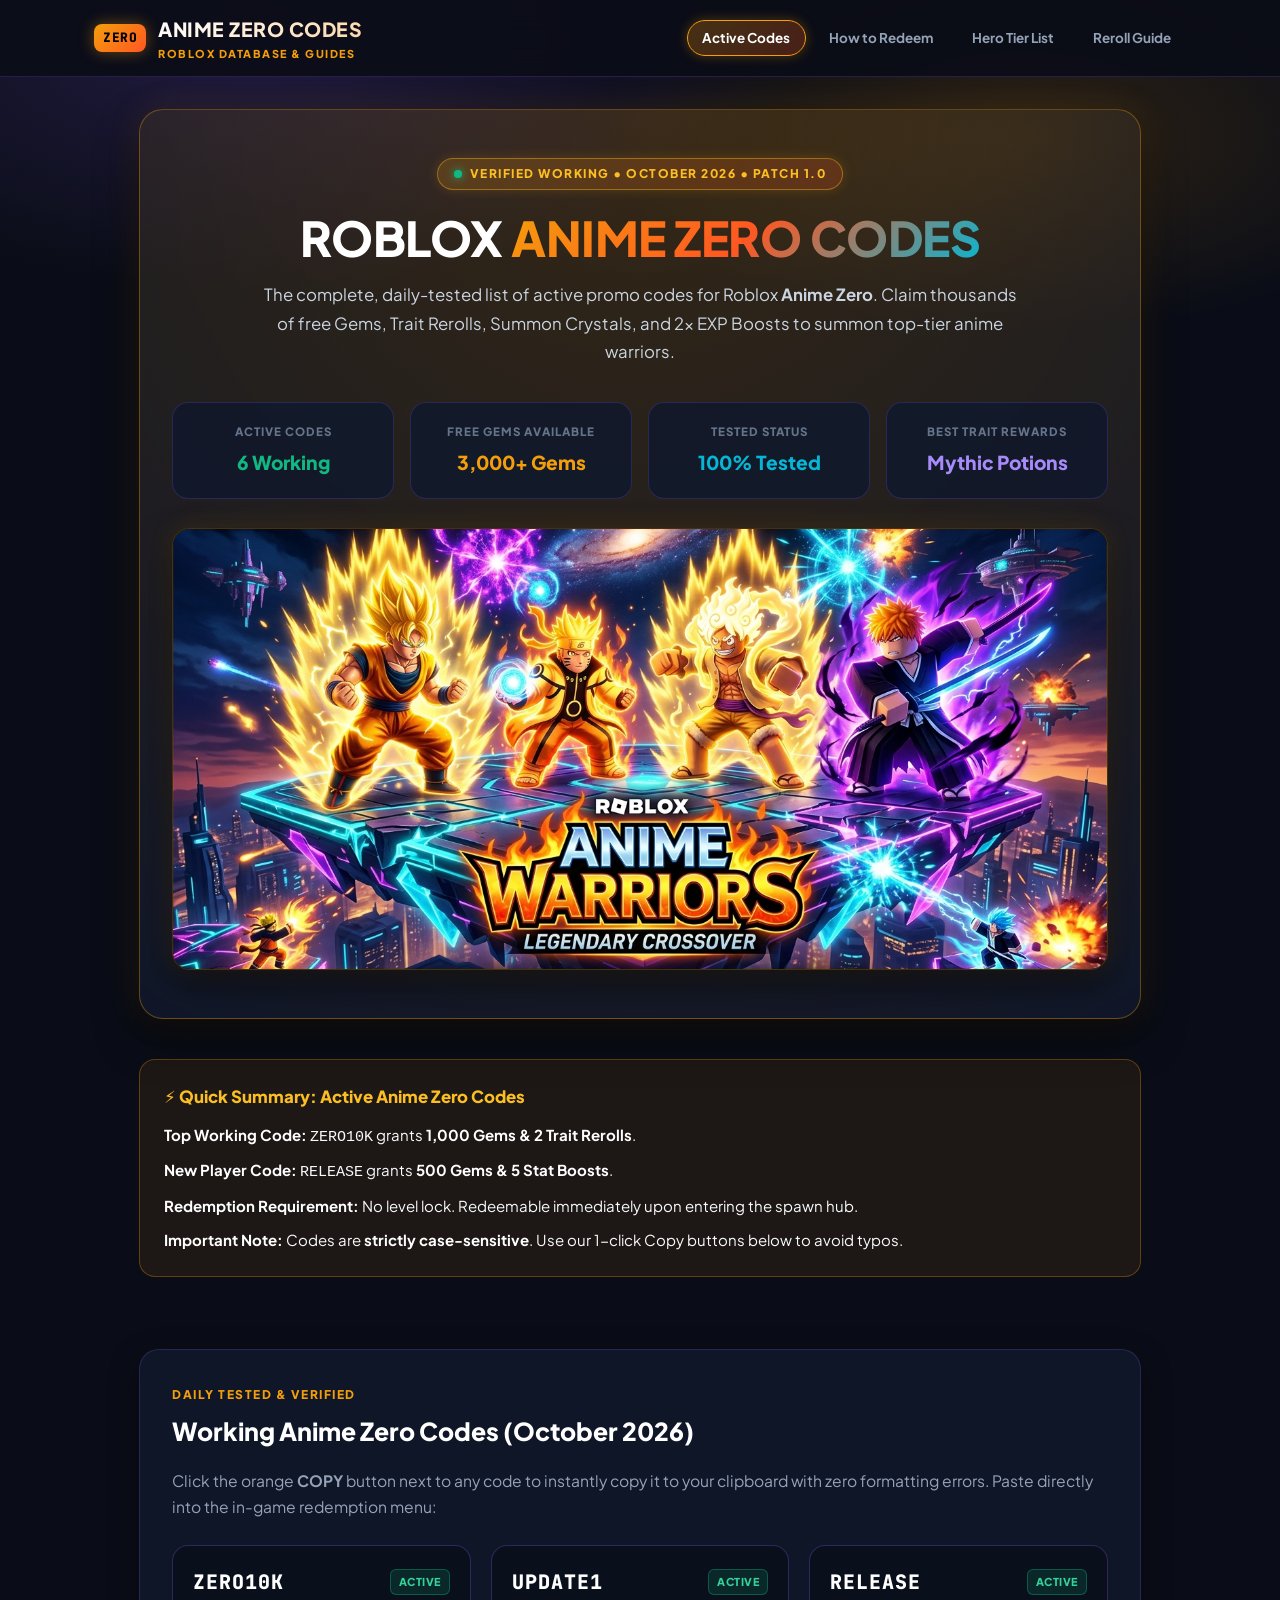
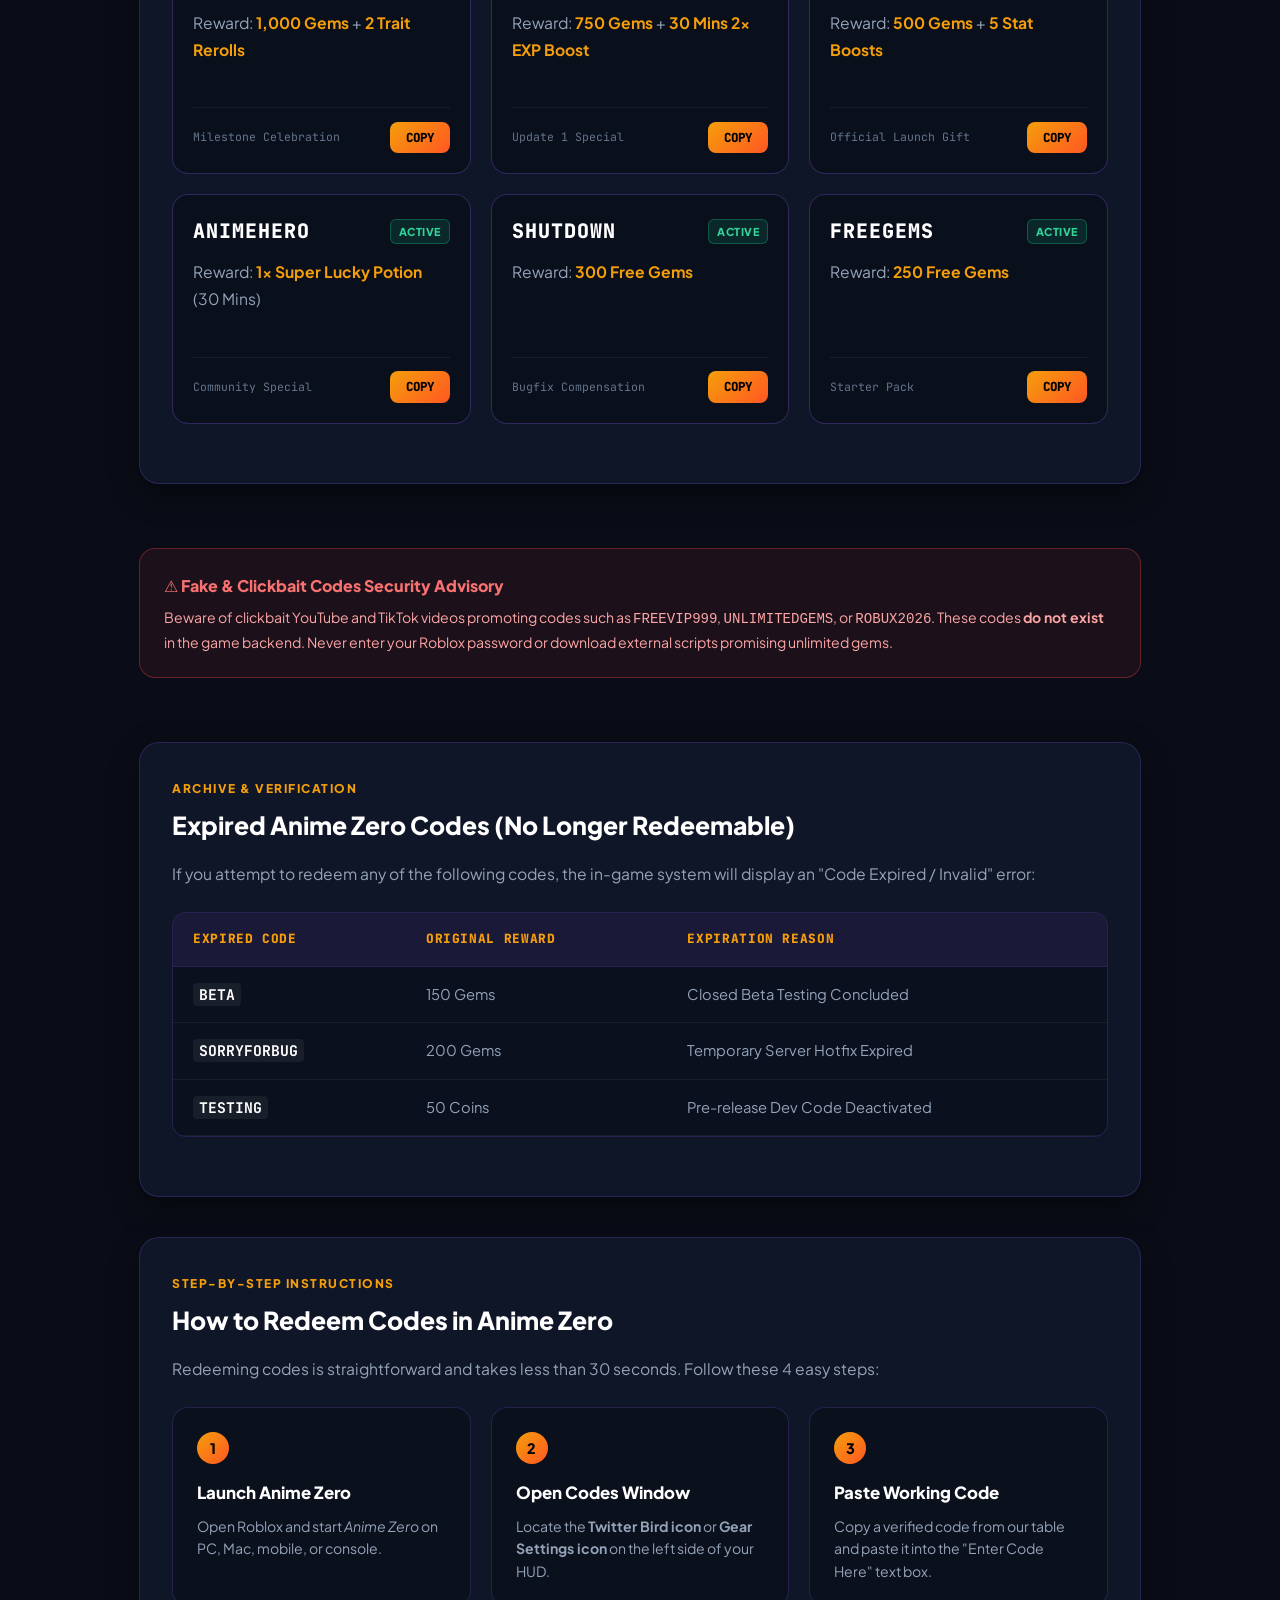
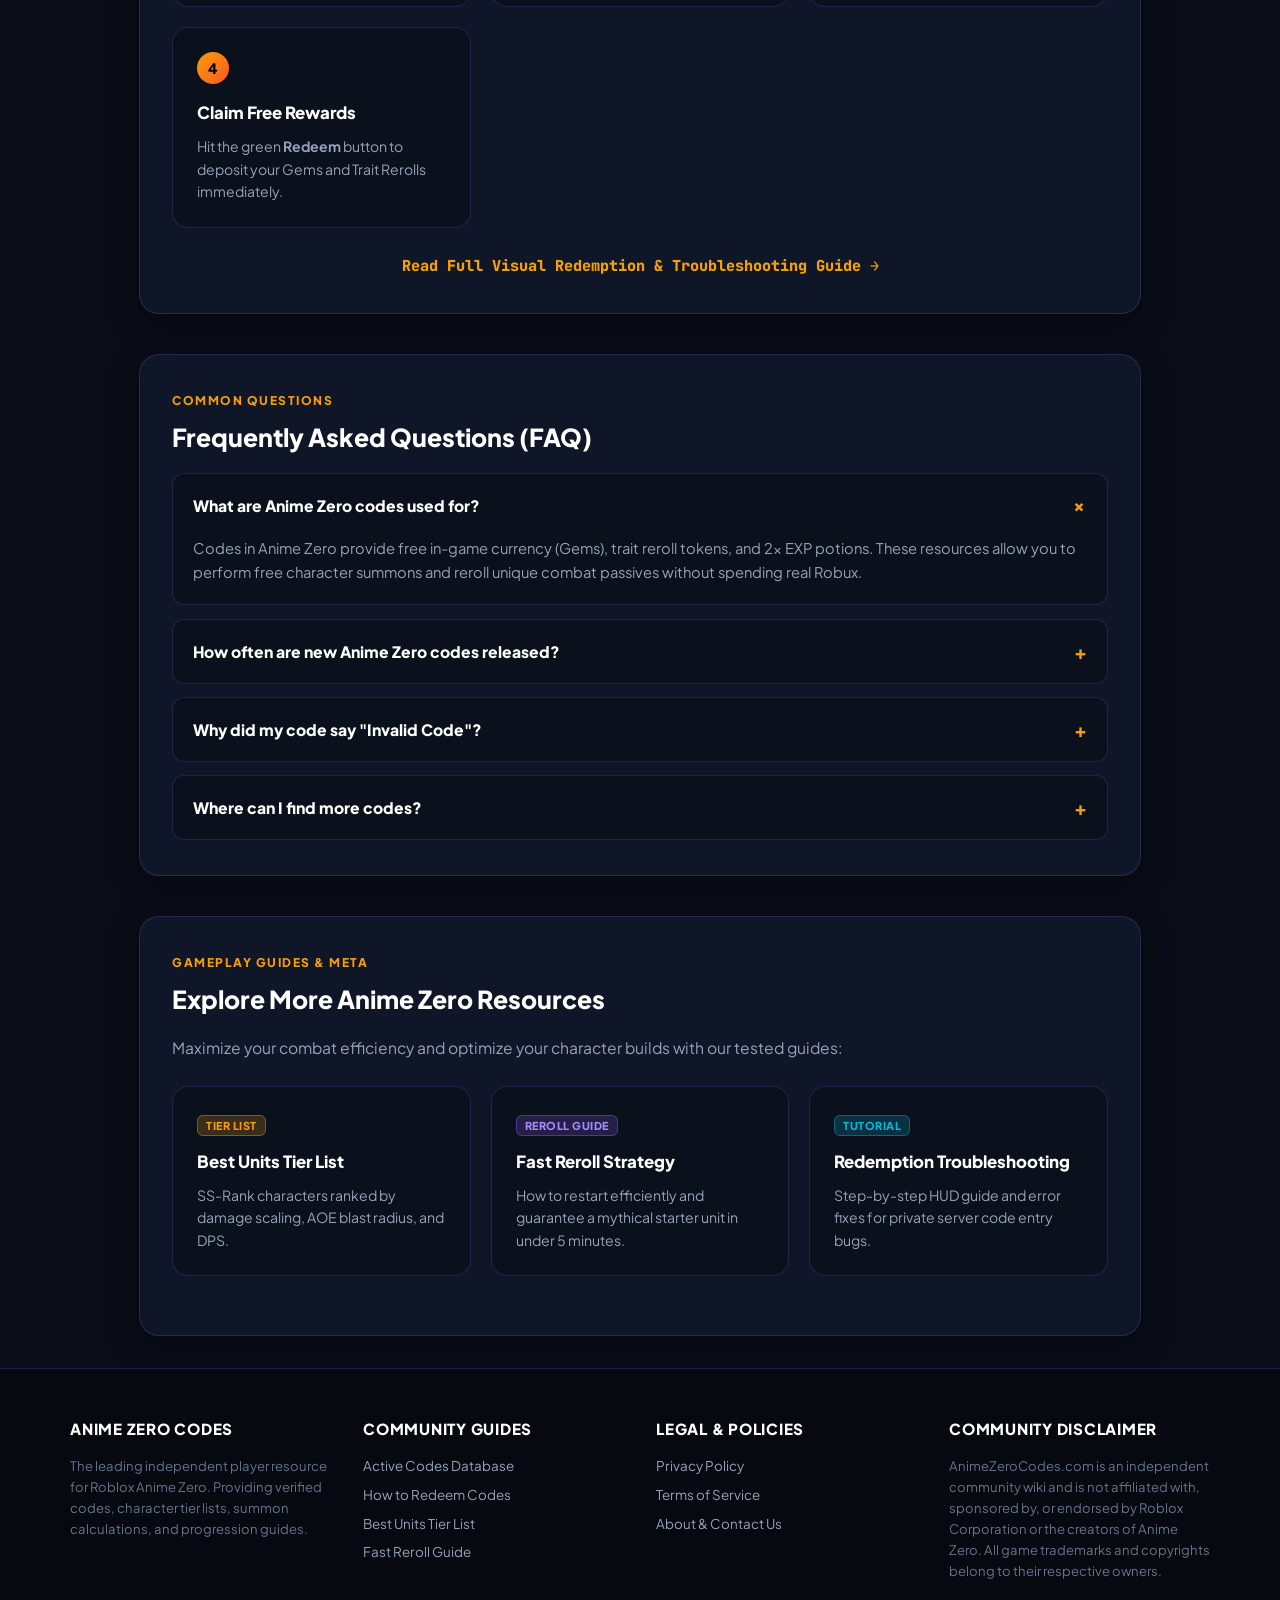
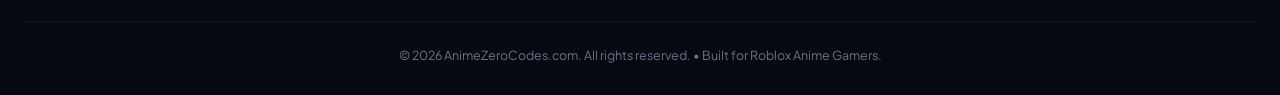
==== commit 55340254: "refactor(seo): remove sitewide outbound links from navigation and update strategy docs" ====
--- a/index.html
+++ b/index.html
@@ -105,9 +105,6 @@
         <a href="/how-to-redeem/" class="nav-link">How to Redeem</a>
         <a href="/tier-list/" class="nav-link">Hero Tier List</a>
         <a href="/reroll-guide/" class="nav-link">Reroll Guide</a>
-        <a href="https://www.roblox.com/discover/?keyword=Anime+Zero" target="_blank" rel="noopener noreferrer" class="nav-play-btn">
-          Play on Roblox ↗
-        </a>
       </nav>
     </div>
   </header>
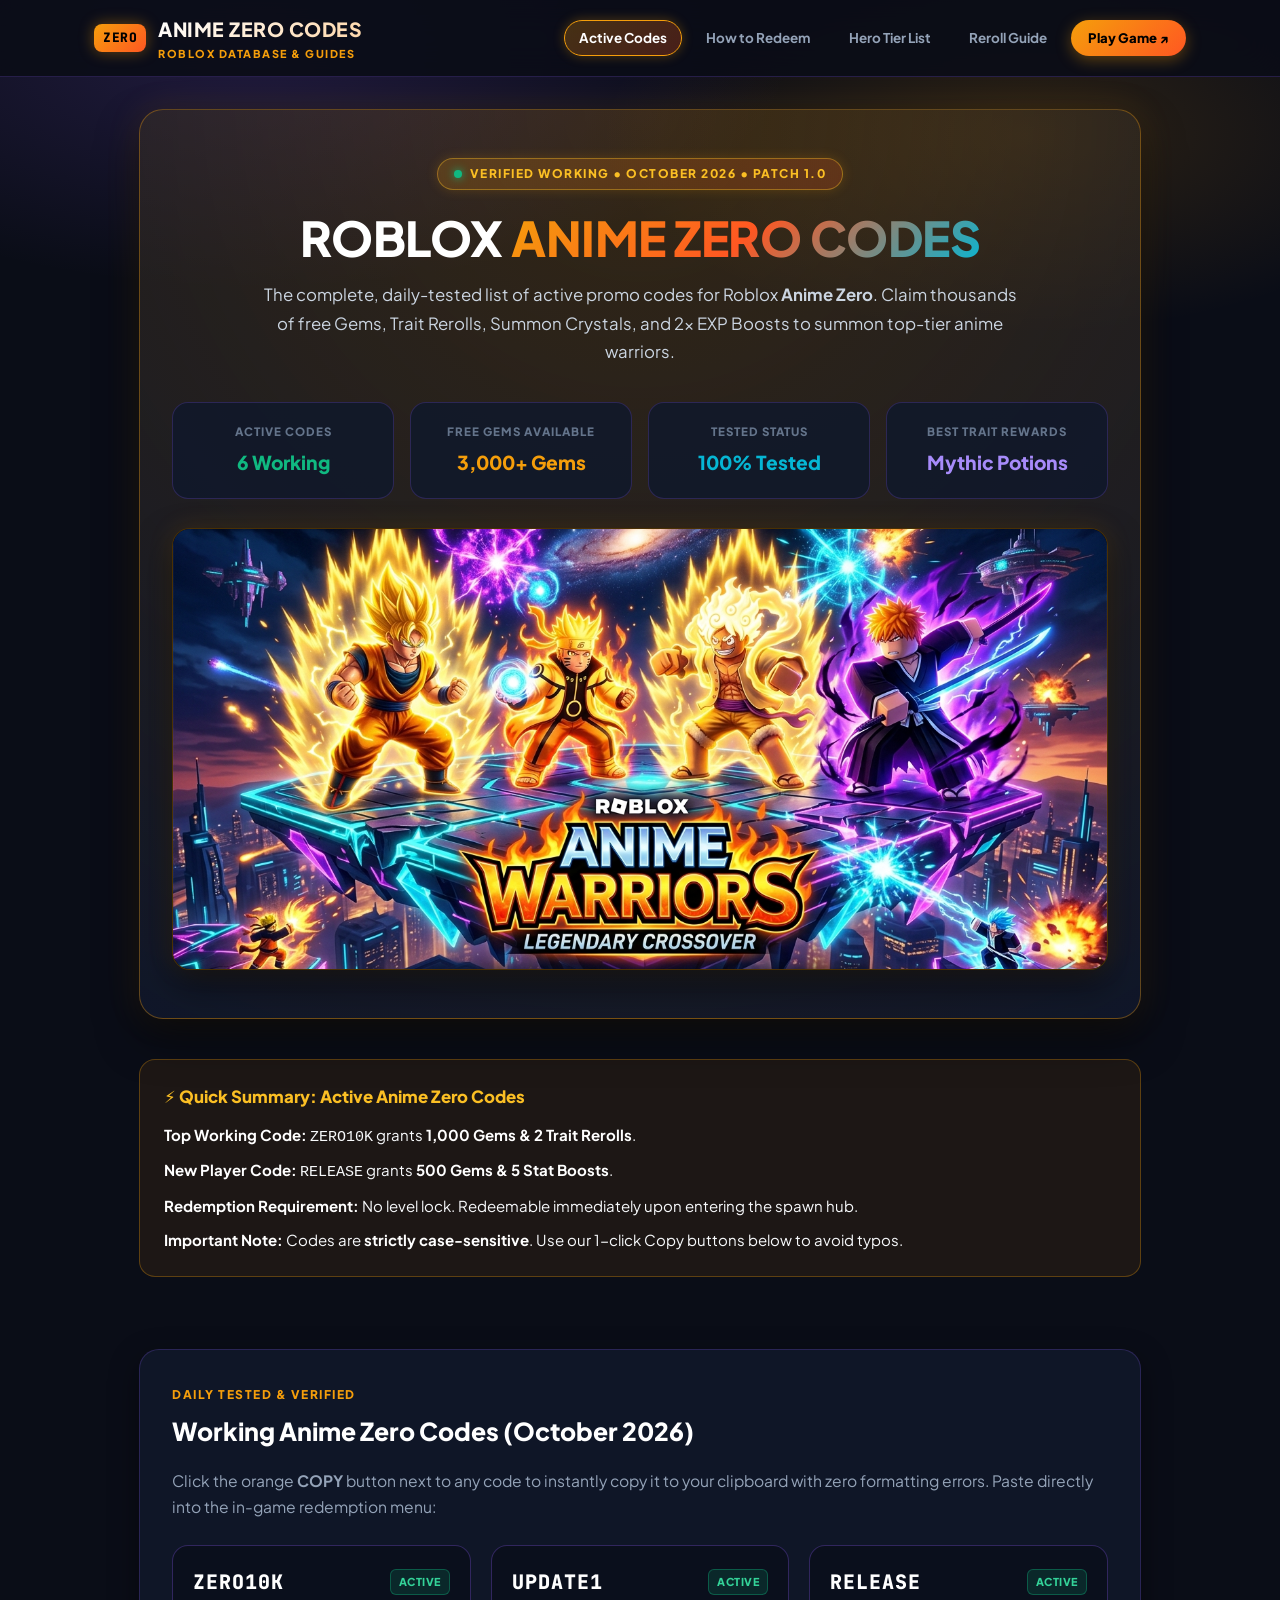
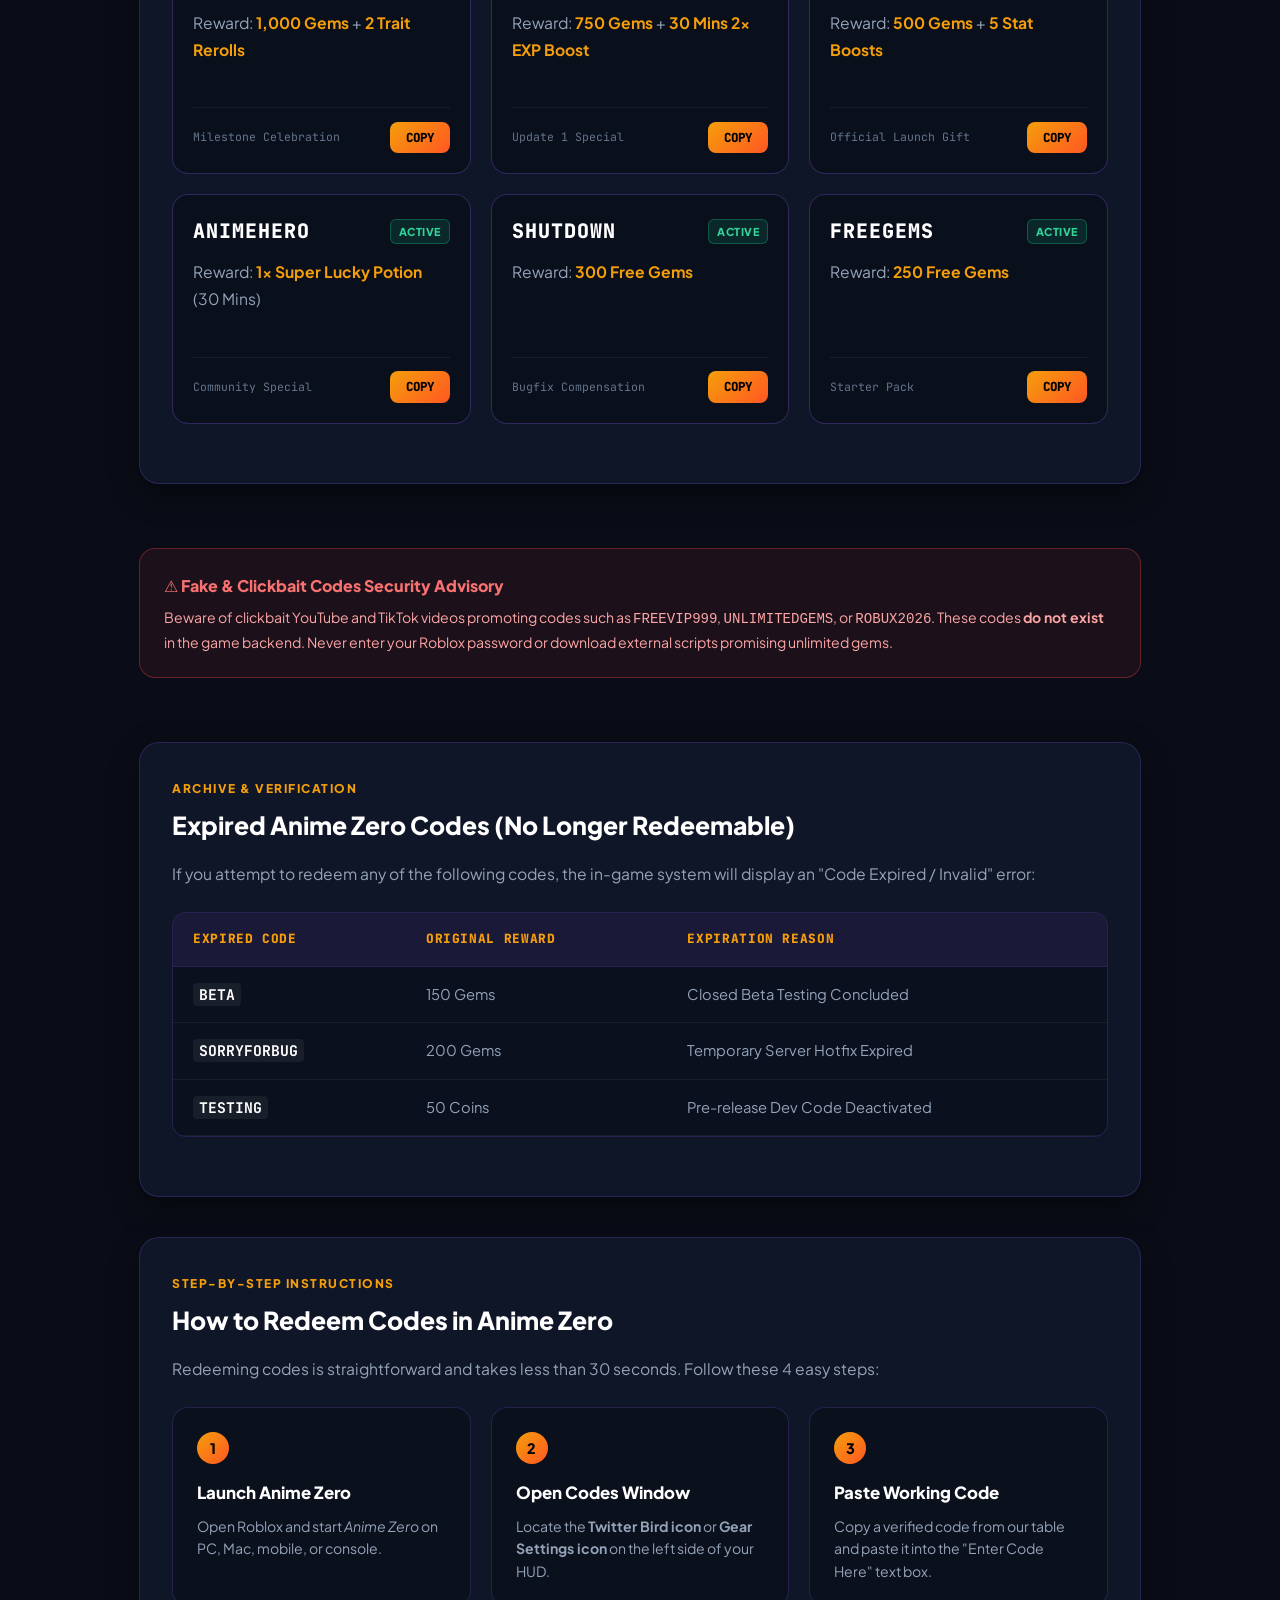
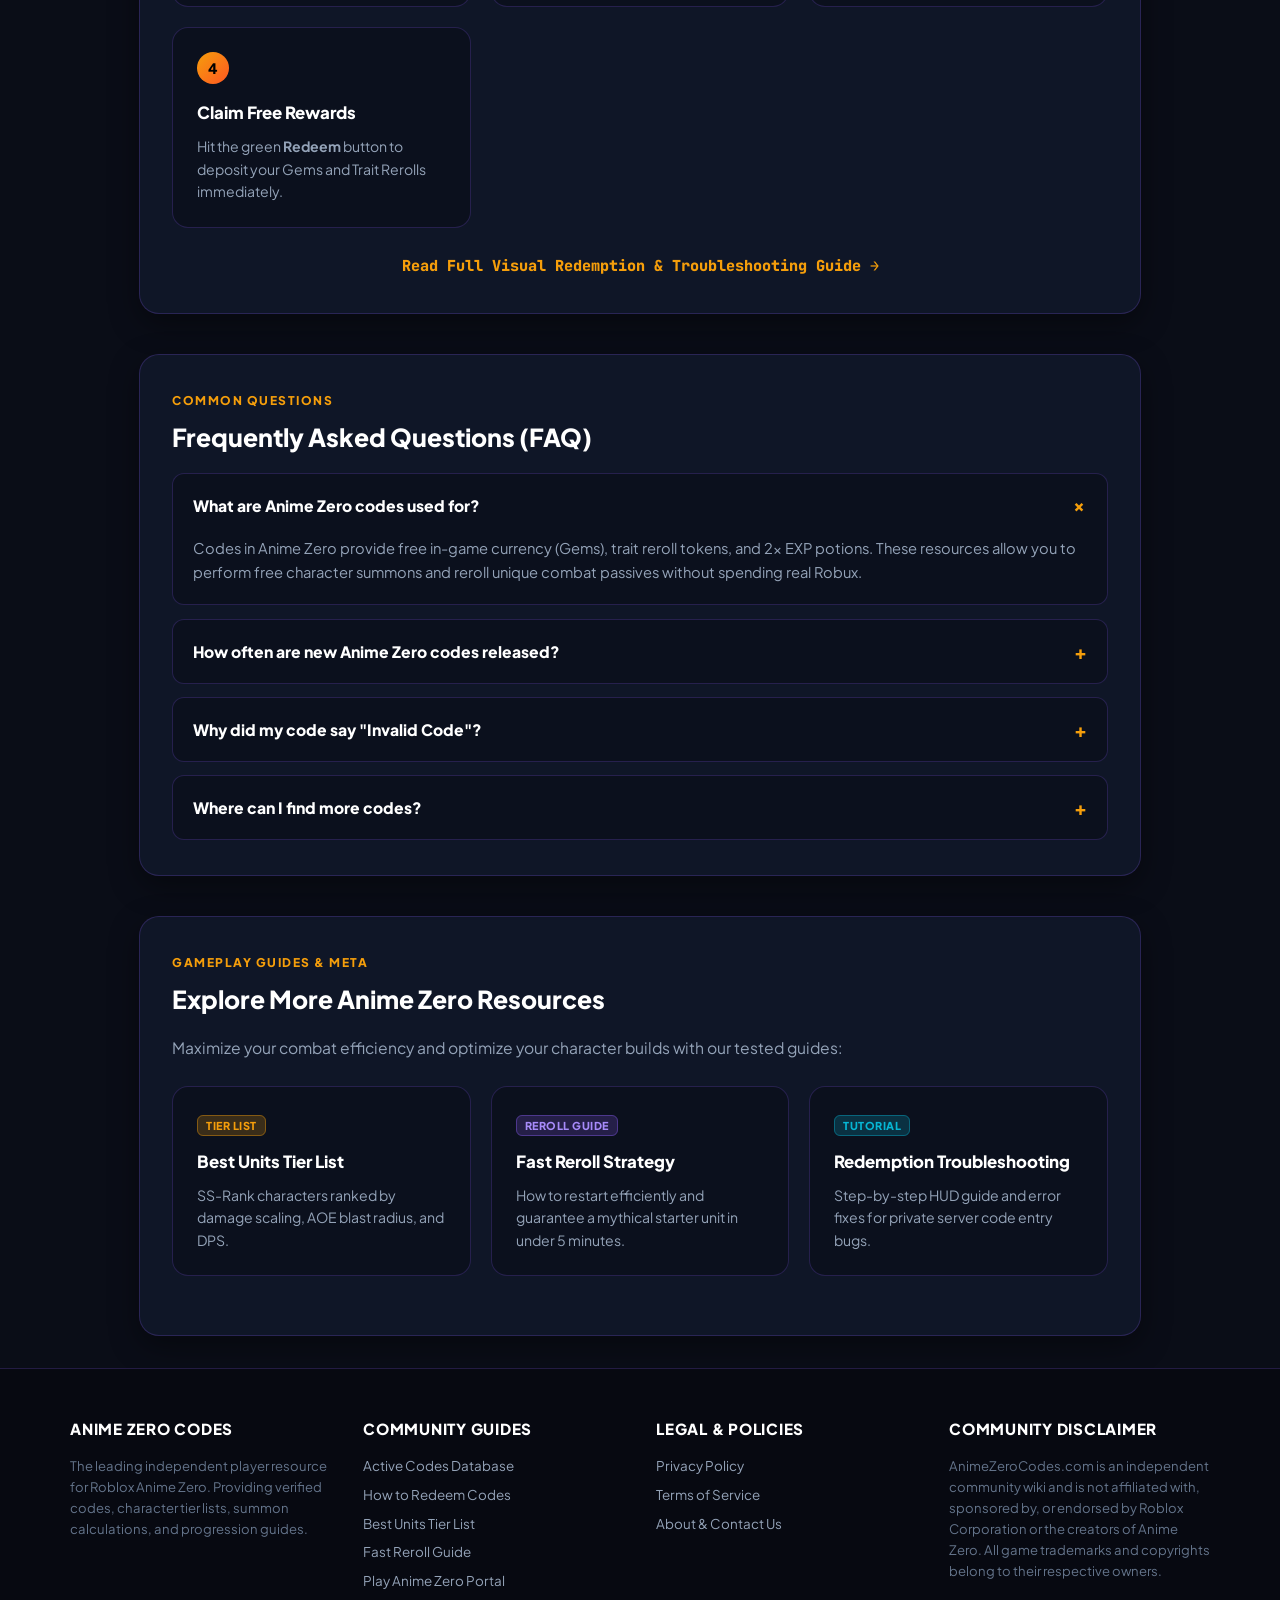
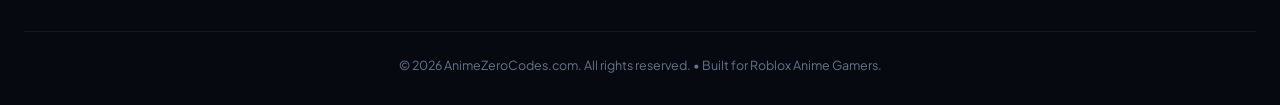
==== commit 700dd0c3: "feat(seo): add /play/ gateway portal page and route navigation internally" ====
--- a/index.html
+++ b/index.html
@@ -105,6 +105,7 @@
         <a href="/how-to-redeem/" class="nav-link">How to Redeem</a>
         <a href="/tier-list/" class="nav-link">Hero Tier List</a>
         <a href="/reroll-guide/" class="nav-link">Reroll Guide</a>
+        <a href="/play/" class="nav-play-btn">Play Game ↗</a>
       </nav>
     </div>
   </header>
@@ -451,6 +452,7 @@
           <a href="/how-to-redeem/">How to Redeem Codes</a>
           <a href="/tier-list/">Best Units Tier List</a>
           <a href="/reroll-guide/">Fast Reroll Guide</a>
+          <a href="/play/">Play Anime Zero Portal</a>
         </div>
       </div>
 
